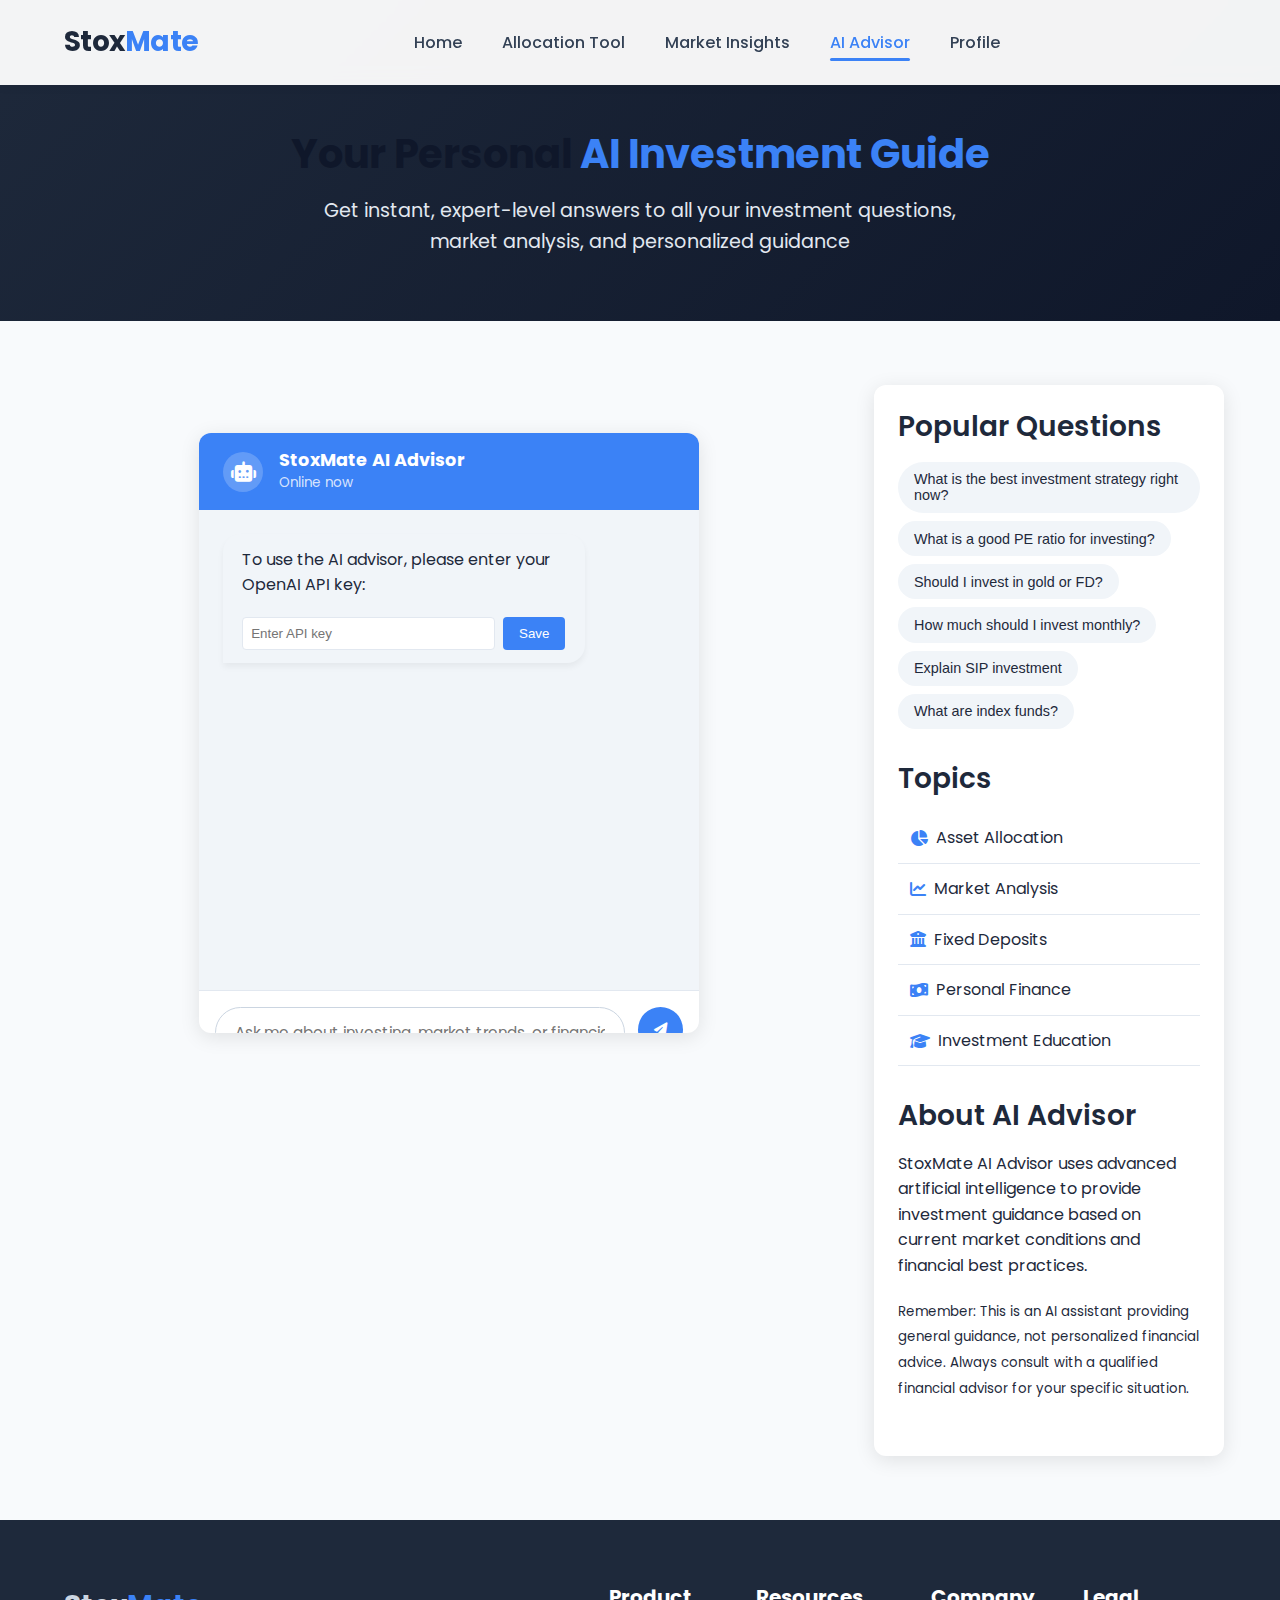
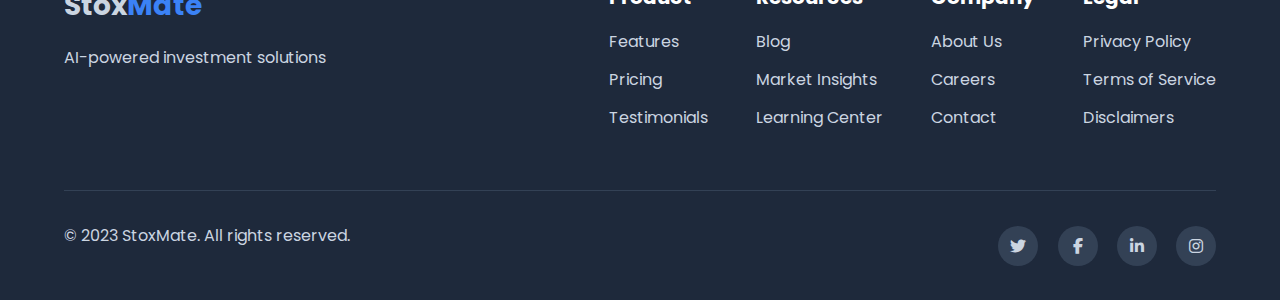
==== ai-advisor.html @ c50a86e2 "ai" ====
<!DOCTYPE html>
<html lang="en">
<head>
    <meta charset="UTF-8">
    <meta name="viewport" content="width=device-width, initial-scale=1.0">
    <title>AI Investment Advisor - StoxMate</title>
    <link rel="stylesheet" href="styles.css">
    <link rel="stylesheet" href="loader.css">
    <link href="https://fonts.googleapis.com/css2?family=Poppins:wght@300;400;500;600;700&display=swap" rel="stylesheet">
    <link rel="stylesheet" href="https://cdnjs.cloudflare.com/ajax/libs/font-awesome/6.4.0/css/all.min.css">
    <style>
        /* AI Advisor specific styles */
        .advisor-hero {
            padding: 8rem 0 4rem;
            background: linear-gradient(135deg, #1e293b 0%, #0f172a 100%);
            text-align: center;
            color: white;
        }
        
        .advisor-hero h1 {
            margin-bottom: 1rem;
            font-size: 2.5rem;
        }
        
        .advisor-hero .highlight {
            color: #3b82f6;
        }
        
        .advisor-hero p {
            font-size: 1.2rem;
            color: #e2e8f0;
            max-width: 700px;
            margin: 0 auto;
        }
        
        .advisor-section {
            padding: 4rem 0;
            background-color: #f8fafc;
        }
        
        .advisor-container {
            display: grid;
            grid-template-columns: 1fr 350px;
            gap: 2rem;
            max-width: 1200px;
            margin: 0 auto;
            padding: 0 1rem;
        }
        
        .full-chat {
            height: 600px;
            box-shadow: 0 4px 20px rgba(0, 0, 0, 0.1);
            border-radius: 12px;
            overflow: hidden;
            background-color: white;
        }
        
        .full-chat .chat-messages {
            height: 480px;
            overflow-y: auto;
            padding: 1.5rem;
        }
        
        .full-chat .message {
            margin-bottom: 1.5rem;
            max-width: 80%;
            position: relative;
        }
        
        .full-chat .message.user {
            margin-left: auto;
            background-color: #3b82f6;
            color: white;
            border-radius: 18px 18px 0 18px;
            padding: 0.8rem 1.2rem;
        }
        
        .full-chat .message.bot {
            margin-right: auto;
            background-color: #f1f5f9;
            color: #1e293b;
            border-radius: 18px 18px 18px 0;
            padding: 0.8rem 1.2rem;
        }
        
        .chat-sidebar {
            background-color: white;
            border-radius: 12px;
            box-shadow: 0 4px 20px rgba(0, 0, 0, 0.1);
            padding: 1.5rem;
        }
        
        .sidebar-section {
            margin-bottom: 2rem;
        }
        
        .sidebar-section h3 {
            margin-bottom: 1rem;
            font-weight: 600;
            color: #1e293b;
        }
        
        .question-chips {
            display: flex;
            flex-wrap: wrap;
            gap: 0.5rem;
            margin-bottom: 1.5rem;
        }
        
        .question-chip {
            background-color: #f1f5f9;
            color: #1e293b;
            padding: 0.6rem 1rem;
            border-radius: 100px;
            font-size: 0.9rem;
            cursor: pointer;
            transition: all 0.2s;
            border: none;
            text-align: left;
        }
        
        .question-chip:hover {
            background-color: #e2e8f0;
            transform: translateY(-2px);
        }
        
        .topic-item {
            padding: 0.75rem;
            border-bottom: 1px solid #e2e8f0;
            cursor: pointer;
            display: flex;
            align-items: center;
            gap: 0.5rem;
            transition: all 0.2s;
        }
        
        .topic-item:hover {
            background-color: #f8fafc;
        }
        
        .topic-item i {
            color: #3b82f6;
        }
        
        .api-key-input {
            display: flex;
            gap: 0.5rem;
            margin-top: 0.5rem;
        }
        
        .api-key-input input {
            flex: 1;
            padding: 0.5rem;
            border: 1px solid #e2e8f0;
            border-radius: 4px;
        }
        
        .api-key-input button {
            background-color: #3b82f6;
            color: white;
            border: none;
            border-radius: 4px;
            padding: 0.5rem 1rem;
            cursor: pointer;
        }
        
        /* Responsive styles */
        @media (max-width: 992px) {
            .advisor-container {
                grid-template-columns: 1fr;
            }
            
            .full-chat .message {
                max-width: 90%;
            }
        }
        
        @media (max-width: 576px) {
            .advisor-hero h1 {
                font-size: 2rem;
            }
            
            .full-chat {
                height: 500px;
            }
            
            .full-chat .chat-messages {
                height: 380px;
            }
            
            .full-chat .message {
                max-width: 95%;
            }
        }
    </style>
</head>
<body>
    <!-- Navigation Bar -->
    <nav>
        <div class="logo">
            <span class="logo-text">Stox<span class="logo-accent">Mate</span></span>
        </div>
        <div class="nav-links">
            <a href="index.html">Home</a>
            <a href="allocation.html">Allocation Tool</a>
            <a href="market-insights.html">Market Insights</a>
            <a href="ai-advisor.html" class="active">AI Advisor</a>
            <a href="profile.html">Profile</a>
        </div>
        <div class="auth-buttons">
            <!-- Will be populated by auth-utils.js -->
        </div>
        <div class="hamburger">
            <div class="bar"></div>
            <div class="bar"></div>
            <div class="bar"></div>
        </div>
    </nav>

    <!-- Hero Section -->
    <section class="advisor-hero">
        <div class="container">
            <h1>Your Personal <span class="highlight">AI Investment Guide</span></h1>
            <p>Get instant, expert-level answers to all your investment questions, market analysis, and personalized guidance</p>
        </div>
    </section>

    <!-- AI Advisor Main Section -->
    <section class="advisor-section">
        <div class="advisor-container">
            <div class="chat-container full-chat">
                <div class="chat-header">
                    <div class="chat-avatar">
                        <i class="fas fa-robot"></i>
                    </div>
                    <div class="chat-title">
                        <h3>StoxMate AI Advisor</h3>
                        <p>Online now</p>
                    </div>
                </div>
                
                <div class="chat-messages">
                    <!-- Messages will be added here dynamically -->
                </div>
                
                <div class="chat-input">
                    <input type="text" placeholder="Ask me about investing, market trends, or financial planning...">
                    <button class="send-btn"><i class="fas fa-paper-plane"></i></button>
                </div>
            </div>
            
            <div class="chat-sidebar">
                <div class="sidebar-section">
                    <h3>Popular Questions</h3>
                    <div class="question-chips">
                        <button class="question-chip">What is the best investment strategy right now?</button>
                        <button class="question-chip">What is a good PE ratio for investing?</button>
                        <button class="question-chip">Should I invest in gold or FD?</button>
                        <button class="question-chip">How much should I invest monthly?</button>
                        <button class="question-chip">Explain SIP investment</button>
                        <button class="question-chip">What are index funds?</button>
                    </div>
                </div>
                
                <div class="sidebar-section">
                    <h3>Topics</h3>
                    <div class="topic-list">
                        <div class="topic-item">
                            <i class="fas fa-chart-pie"></i>
                            <span>Asset Allocation</span>
                        </div>
                        <div class="topic-item">
                            <i class="fas fa-chart-line"></i>
                            <span>Market Analysis</span>
                        </div>
                        <div class="topic-item">
                            <i class="fas fa-university"></i>
                            <span>Fixed Deposits</span>
                        </div>
                        <div class="topic-item">
                            <i class="fas fa-money-bill-wave"></i>
                            <span>Personal Finance</span>
                        </div>
                        <div class="topic-item">
                            <i class="fas fa-graduation-cap"></i>
                            <span>Investment Education</span>
                        </div>
                    </div>
                </div>
                
                <div class="sidebar-section">
                    <h3>About AI Advisor</h3>
                    <p>StoxMate AI Advisor uses advanced artificial intelligence to provide investment guidance based on current market conditions and financial best practices.</p>
                    <p><small>Remember: This is an AI assistant providing general guidance, not personalized financial advice. Always consult with a qualified financial advisor for your specific situation.</small></p>
                </div>
            </div>
        </div>
    </section>

    <!-- Footer -->
    <footer>
        <div class="footer-content">
            <div class="footer-logo">
                <span class="logo-text">Stox<span class="logo-accent">Mate</span></span>
                <p>AI-powered investment solutions</p>
            </div>
            
            <div class="footer-links">
                <div class="link-group">
                    <h4>Product</h4>
                    <a href="#">Features</a>
                    <a href="#">Pricing</a>
                    <a href="#">Testimonials</a>
                </div>
                
                <div class="link-group">
                    <h4>Resources</h4>
                    <a href="#">Blog</a>
                    <a href="market-insights.html">Market Insights</a>
                    <a href="#">Learning Center</a>
                </div>
                
                <div class="link-group">
                    <h4>Company</h4>
                    <a href="#">About Us</a>
                    <a href="#">Careers</a>
                    <a href="#">Contact</a>
                </div>
                
                <div class="link-group">
                    <h4>Legal</h4>
                    <a href="#">Privacy Policy</a>
                    <a href="#">Terms of Service</a>
                    <a href="#">Disclaimers</a>
                </div>
            </div>
        </div>
        
        <div class="footer-bottom">
            <p>&copy; 2023 StoxMate. All rights reserved.</p>
            <div class="social-icons">
                <a href="#"><i class="fab fa-twitter"></i></a>
                <a href="#"><i class="fab fa-facebook-f"></i></a>
                <a href="#"><i class="fab fa-linkedin-in"></i></a>
                <a href="#"><i class="fab fa-instagram"></i></a>
            </div>
        </div>
    </footer>

    <!-- Include scripts -->
    <script src="config.js"></script>
    <script src="js/auth-utils.js"></script>
    <script src="js/ai-advisor.js"></script>
    <script src="js/rename-migration.js"></script>
</body>
</html>
---- styles.css ----
/* Base Styles */
:root {
    /* Color palette - blue primary, teal accent */
    --primary-color: #3b82f6;
    --primary-light: #60a5fa;
    --primary-dark: #2563eb;
    --accent-color: #14b8a6;
    --accent-light: #2dd4bf;
    --accent-dark: #0d9488;
    
    /* Neutral colors */
    --neutral-100: #f1f5f9;
    --neutral-200: #e2e8f0;
    --neutral-300: #cbd5e1;
    --neutral-400: #94a3b8;
    --neutral-500: #64748b;
    --neutral-600: #475569;
    --neutral-700: #334155;
    --neutral-800: #1e293b;
    --neutral-900: #0f172a;
    
    /* Semantic colors */
    --success-color: #10b981;
    --warning-color: #f59e0b;
    --danger-color: #ef4444;
    
    /* UI elements */
    --box-shadow: 0 10px 20px rgba(0, 0, 0, 0.05), 0 6px 6px rgba(0, 0, 0, 0.07);
    --box-shadow-small: 0 4px 6px rgba(0, 0, 0, 0.05);
    --border-radius: 10px;
    --border-radius-small: 6px;
    
    /* Market mood colors */
    --bullish-color: var(--success-color);
    --neutral-market-color: var(--warning-color);
    --bearish-color: var(--danger-color);
    
    /* Transitions */
    --transition-fast: 0.2s ease;
    --transition-normal: 0.3s ease;
}

* {
    margin: 0;
    padding: 0;
    box-sizing: border-box;
}

body {
    font-family: 'Poppins', sans-serif;
    font-size: 16px;
    line-height: 1.6;
    color: var(--neutral-800);
    background-color: var(--neutral-100);
    overflow-x: hidden;
}

a {
    text-decoration: none;
    color: inherit;
    transition: color var(--transition-fast);
}

a:hover {
    color: var(--primary-color);
}

ul, ol {
    list-style: none;
}

img {
    max-width: 100%;
    height: auto;
}

/* Typography */
h1, h2, h3, h4, h5, h6 {
    font-weight: 700;
    line-height: 1.3;
    margin-bottom: 0.75em;
    color: var(--neutral-900);
}

h1 {
    font-size: clamp(2.5rem, 5vw, 3.5rem);
}

h2 {
    font-size: clamp(2rem, 4vw, 2.5rem);
}

h3 {
    font-size: clamp(1.25rem, 3vw, 1.75rem);
}

h4 {
    font-size: clamp(1.1rem, 2vw, 1.25rem);
}

p {
    margin-bottom: 1.2rem;
}

/* Buttons */
.btn {
    display: inline-flex;
    align-items: center;
    justify-content: center;
    padding: 0.75rem 1.5rem;
    border-radius: var(--border-radius-small);
    font-weight: 600;
    cursor: pointer;
    transition: all var(--transition-normal);
    font-size: 1rem;
    border: none;
    letter-spacing: 0.01em;
}

.btn-primary {
    background-color: var(--primary-color);
    color: white;
    box-shadow: 0 4px 6px rgba(59, 130, 246, 0.25);
}

.btn-primary:hover {
    background-color: var(--primary-dark);
    transform: translateY(-3px);
    box-shadow: 0 6px 12px rgba(59, 130, 246, 0.3);
}

.btn-primary:active {
    transform: translateY(-1px);
}

.btn-outline {
    background-color: transparent;
    color: var(--primary-color);
    border: 2px solid var(--primary-color);
}

.btn-outline:hover {
    background-color: var(--primary-color);
    color: white;
    transform: translateY(-3px);
    box-shadow: var(--box-shadow-small);
}

.btn-outline:active {
    transform: translateY(-1px);
}

.btn-large {
    padding: 0.875rem 2rem;
    font-size: 1.125rem;
    border-radius: var(--border-radius);
}

/* Navigation */
nav {
    display: flex;
    justify-content: space-between;
    align-items: center;
    padding: 1.25rem 5%;
    background-color: rgba(255, 255, 255, 0.95);
    -webkit-backdrop-filter: blur(8px);
    backdrop-filter: blur(8px);
    box-shadow: 0 2px 10px rgba(0, 0, 0, 0.05);
    position: fixed;
    top: 0;
    left: 0;
    width: 100%;
    z-index: 1000;
    transition: all var(--transition-normal);
}

nav.scrolled {
    padding: 0.75rem 5%;
    box-shadow: 0 4px 20px rgba(0, 0, 0, 0.1);
}

.logo {
    font-size: 1.75rem;
    font-weight: 700;
    letter-spacing: -0.02em;
}

.logo-accent {
    color: var(--primary-color);
}

.nav-links {
    display: flex;
    gap: 2.5rem;
}

.nav-links a {
    position: relative;
    font-weight: 500;
    color: var(--neutral-700);
    transition: color var(--transition-fast);
}

.nav-links a:hover {
    color: var(--primary-color);
}

.nav-links a.active {
    color: var(--primary-color);
}

.nav-links a::after {
    content: '';
    position: absolute;
    bottom: -6px;
    left: 0;
    width: 100%;
    height: 3px;
    background-color: var(--primary-color);
    border-radius: 3px;
    transform: scaleX(0);
    transform-origin: center;
    transition: transform var(--transition-normal);
}

.nav-links a:hover::after,
.nav-links a.active::after {
    transform: scaleX(1);
}

.auth-buttons {
    display: flex;
    gap: 1rem;
}

.hamburger {
    display: none;
    flex-direction: column;
    cursor: pointer;
    z-index: 1010;
    transition: all var(--transition-normal);
}

.bar {
    width: 28px;
    height: 3px;
    background-color: var(--neutral-800);
    margin: 3px 0;
    border-radius: 3px;
    transition: var(--transition-normal);
}

.hamburger.active .bar:nth-child(1) {
    transform: translateY(9px) rotate(45deg);
}

.hamburger.active .bar:nth-child(2) {
    opacity: 0;
}

.hamburger.active .bar:nth-child(3) {
    transform: translateY(-9px) rotate(-45deg);
}

/* Hero Section */
.hero {
    display: flex;
    align-items: center;
    justify-content: space-between;
    min-height: 90vh;
    padding: 10rem 5% 5rem;
    background: linear-gradient(135deg, #f0f9ff 0%, #e6f7ff 100%);
    position: relative;
    overflow: hidden;
}

.hero::before {
    content: '';
    position: absolute;
    top: -10%;
    right: -10%;
    width: 500px;
    height: 500px;
    border-radius: 50%;
    background: linear-gradient(135deg, rgba(59, 130, 246, 0.05) 0%, rgba(16, 185, 129, 0.05) 100%);
    z-index: 1;
}

.hero::after {
    content: '';
    position: absolute;
    bottom: -10%;
    left: -10%;
    width: 400px;
    height: 400px;
    border-radius: 50%;
    background: linear-gradient(135deg, rgba(16, 185, 129, 0.05) 0%, rgba(59, 130, 246, 0.05) 100%);
    z-index: 1;
}

.hero-content {
    max-width: 600px;
    position: relative;
    z-index: 2;
}

.hero h1 {
    margin-bottom: 1.5rem;
    letter-spacing: -0.02em;
}

.hero p {
    font-size: 1.25rem;
    color: var(--neutral-600);
    margin-bottom: 2.5rem;
}

.highlight {
    color: var(--primary-color);
    position: relative;
    display: inline-block;
}

.highlight::after {
    content: '';
    position: absolute;
    bottom: 5px;
    left: 0;
    width: 100%;
    height: 10px;
    background-color: rgba(59, 130, 246, 0.15);
    z-index: -1;
    border-radius: 4px;
}

/* Features Section */
.features {
    padding: 5rem 5%;
    background-color: white;
}

.section-header {
    text-align: center;
    max-width: 800px;
    margin: 0 auto 4rem;
}

.section-header p {
    font-size: 1.2rem;
    color: var(--neutral-600);
}

.feature-cards {
    display: grid;
    grid-template-columns: repeat(auto-fill, minmax(300px, 1fr));
    gap: 2rem;
}

.feature-card {
    background-color: white;
    border-radius: var(--border-radius);
    padding: 2rem;
    box-shadow: var(--box-shadow-small);
    transition: transform var(--transition-normal), box-shadow var(--transition-normal);
    opacity: 0;
    transform: translateY(30px);
}

.feature-card.animate-in {
    opacity: 1;
    transform: translateY(0);
}

.feature-card:hover {
    transform: translateY(-10px);
    box-shadow: var(--box-shadow);
}

.feature-icon {
    width: 60px;
    height: 60px;
    border-radius: 50%;
    background: linear-gradient(135deg, var(--primary-light) 0%, var(--primary-color) 100%);
    display: flex;
    align-items: center;
    justify-content: center;
    margin-bottom: 1.5rem;
    color: white;
    font-size: 1.5rem;
}

.feature-card h3 {
    margin-bottom: 1rem;
}

.feature-card p {
    color: var(--neutral-600);
}

/* How It Works Section */
.how-it-works {
    padding: 5rem 5%;
    background-color: var(--neutral-100);
    position: relative;
    overflow: hidden;
}

.how-it-works::before {
    content: '';
    position: absolute;
    top: -10%;
    right: -5%;
    width: 300px;
    height: 300px;
    border-radius: 50%;
    background: radial-gradient(circle, rgba(20, 184, 166, 0.1) 0%, rgba(20, 184, 166, 0) 70%);
}

.steps {
    max-width: 900px;
    margin: 0 auto;
    position: relative;
}

.steps::before {
    content: '';
    position: absolute;
    top: 0;
    bottom: 0;
    left: 2rem;
    width: 2px;
    background-color: var(--primary-light);
    opacity: 0.3;
}

.step {
    display: flex;
    align-items: flex-start;
    margin-bottom: 3rem;
    position: relative;
    opacity: 0;
    transform: translateX(-30px);
    transition: all 0.5s ease;
}

.step.animate-in {
    opacity: 1;
    transform: translateX(0);
}

.step-number {
    width: 4rem;
    height: 4rem;
    border-radius: 50%;
    background: linear-gradient(135deg, var(--accent-light) 0%, var(--accent-color) 100%);
    display: flex;
    align-items: center;
    justify-content: center;
    color: white;
    font-weight: 700;
    font-size: 1.5rem;
    flex-shrink: 0;
    z-index: 2;
}

.step-content {
    margin-left: 1.5rem;
    background-color: white;
    border-radius: var(--border-radius);
    padding: 1.5rem 2rem;
    box-shadow: var(--box-shadow-small);
}

.step-content h3 {
    margin-bottom: 0.5rem;
}

.step-content p {
    color: var(--neutral-600);
}

/* Chatbot Preview Section */
.chatbot-preview {
    padding: 5rem 5%;
    background: linear-gradient(135deg, var(--primary-dark) 0%, var(--primary-color) 100%);
    color: white;
}

.section-header.light h2,
.section-header.light p {
    color: white;
}

.chat-container {
    max-width: 500px;
    margin: 3rem auto;
    background-color: white;
    border-radius: var(--border-radius);
    box-shadow: var(--box-shadow);
    overflow: hidden;
}

.chat-header {
    display: flex;
    align-items: center;
    padding: 1rem 1.5rem;
    background-color: var(--primary-color);
    color: white;
}

.chat-avatar {
    width: 40px;
    height: 40px;
    border-radius: 50%;
    background-color: rgba(255, 255, 255, 0.2);
    display: flex;
    align-items: center;
    justify-content: center;
    font-size: 1.25rem;
    margin-right: 1rem;
}

.chat-title h3 {
    color: white;
    margin-bottom: 0;
    font-size: 1.1rem;
}

.chat-title p {
    color: rgba(255, 255, 255, 0.8);
    font-size: 0.85rem;
    margin: 0;
}

.chat-messages {
    height: 350px;
    overflow-y: auto;
    padding: 1.5rem;
    background-color: var(--neutral-100);
}

.message {
    margin-bottom: 1.5rem;
    max-width: 80%;
}

.message.user {
    margin-left: auto;
    background-color: var(--primary-color);
    color: white;
    border-radius: 1rem 1rem 0.3rem 1rem;
    padding: 0.8rem 1.2rem;
}

.message.bot {
    background-color: white;
    color: var(--neutral-800);
    border-radius: 1rem 1rem 1rem 0.3rem;
    padding: 1rem 1.2rem;
    box-shadow: var(--box-shadow-small);
}

.message.bot ul {
    margin: 0.5rem 0;
    padding-left: 1.5rem;
    list-style-type: disc;
}

.message.bot ul li {
    margin-bottom: 0.3rem;
}

.typing-indicator {
    display: flex;
    align-items: center;
    justify-content: flex-start;
    gap: 0.3rem;
}

.typing-indicator span {
    width: 8px;
    height: 8px;
    border-radius: 50%;
    background-color: var(--neutral-400);
    animation: typing 1.4s infinite ease-in-out;
}

.typing-indicator span:nth-child(1) {
    animation-delay: 0s;
}

.typing-indicator span:nth-child(2) {
    animation-delay: 0.2s;
}

.typing-indicator span:nth-child(3) {
    animation-delay: 0.4s;
}

@keyframes typing {
    0%, 60%, 100% {
        transform: translateY(0);
    }
    30% {
        transform: translateY(-6px);
    }
}

.chat-input {
    display: flex;
    padding: 1rem;
    border-top: 1px solid var(--neutral-200);
}

.chat-input input {
    flex: 1;
    padding: 0.8rem 1.2rem;
    border: 1px solid var(--neutral-300);
    border-radius: 2rem;
    font-family: inherit;
    font-size: 0.95rem;
    margin-right: 0.8rem;
    outline: none;
    transition: border-color var(--transition-fast);
}

.chat-input input:focus {
    border-color: var(--primary-color);
}

.send-btn {
    width: 45px;
    height: 45px;
    border-radius: 50%;
    background-color: var(--primary-color);
    color: white;
    border: none;
    display: flex;
    align-items: center;
    justify-content: center;
    cursor: pointer;
    transition: all var(--transition-normal);
}

.send-btn:hover {
    background-color: var(--primary-dark);
    transform: translateY(-2px);
}

.chatbot-cta {
    text-align: center;
    margin-top: 2rem;
}

/* Market Pulse Section */
.market-pulse-section {
    padding: 5rem 5%;
    background-color: white;
}

.market-data {
    display: grid;
    grid-template-columns: repeat(auto-fit, minmax(300px, 1fr));
    gap: 2rem;
}

.market-card {
    background-color: white;
    border-radius: var(--border-radius);
    padding: 2rem;
    box-shadow: var(--box-shadow-small);
    transition: transform var(--transition-normal);
    opacity: 0;
    transform: translateY(30px);
}

.market-card.animate-in {
    opacity: 1;
    transform: translateY(0);
}

.market-card:hover {
    transform: translateY(-10px);
    box-shadow: var(--box-shadow);
}

.market-card h3 {
    margin-bottom: 1rem;
}

.market-value {
    font-size: 2rem;
    font-weight: 700;
    margin-bottom: 1rem;
    display: flex;
    align-items: center;
    gap: 0.5rem;
}

.market-value span {
    font-size: 1rem;
    font-weight: 600;
}

.market-value.up span {
    color: var(--bullish-color);
}

.market-value.down span {
    color: var(--bearish-color);
}

.market-detail {
    margin-bottom: 1.5rem;
    color: var(--neutral-600);
}

.market-mood-indicator {
    position: relative;
    margin-top: 1.5rem;
}

.mood-bar {
    display: flex;
    height: 6px;
    background-color: var(--neutral-200);
    border-radius: 3px;
    overflow: hidden;
}

.mood-segment {
    flex: 1;
    display: flex;
    align-items: center;
    justify-content: center;
    font-size: 0.8rem;
    padding-top: 0.6rem;
    color: var(--neutral-500);
}

.mood-segment.bearish {
    background-color: var(--bearish-color);
    opacity: 0.3;
}

.mood-segment.neutral {
    background-color: var(--warning-color);
    opacity: 0.3;
}

.mood-segment.bullish {
    background-color: var(--bullish-color);
    opacity: 0.3;
}

.mood-segment.active {
    opacity: 1;
}

.mood-marker {
    position: absolute;
    top: -5px;
    left: 50%;
    width: 16px;
    height: 16px;
    background-color: white;
    border: 3px solid var(--primary-color);
    border-radius: 50%;
    transform: translateX(-50%);
    transition: left var(--transition-normal);
}

.fd-banks {
    margin-top: 1.5rem;
}

.bank {
    display: flex;
    align-items: center;
    justify-content: space-between;
    padding: 0.5rem 0;
    border-bottom: 1px solid var(--neutral-200);
}

.bank:last-child {
    border-bottom: none;
}

.trend-chart {
    height: 100px;
    margin-top: 1.5rem;
    background-color: var(--neutral-100);
    border-radius: var(--border-radius-small);
}

/* Call to Action Section */
.cta {
    padding: 5rem 5%;
    background: linear-gradient(135deg, var(--accent-dark) 0%, var(--accent-color) 100%);
    color: white;
    text-align: center;
}

.cta-content {
    max-width: 800px;
    margin: 0 auto;
}

.cta h2 {
    color: white;
    margin-bottom: 1rem;
}

.cta p {
    color: rgba(255, 255, 255, 0.9);
    font-size: 1.2rem;
    margin-bottom: 2rem;
}

/* Footer */
footer {
    background-color: var(--neutral-800);
    color: var(--neutral-300);
    padding: 4rem 5% 2rem;
}

.footer-content {
    display: flex;
    justify-content: space-between;
    flex-wrap: wrap;
    gap: 3rem;
    margin-bottom: 3rem;
}

.footer-logo {
    max-width: 280px;
}

.logo-text {
    font-size: 1.75rem;
    font-weight: 700;
}

.footer-logo p {
    margin-top: 1rem;
}

.footer-links {
    display: flex;
    flex-wrap: wrap;
    gap: 3rem;
}

.link-group h4 {
    color: white;
    margin-bottom: 1.2rem;
}

.link-group a {
    display: block;
    margin-bottom: 0.75rem;
    transition: color var(--transition-fast);
}

.link-group a:hover {
    color: var(--primary-light);
}

.footer-bottom {
    display: flex;
    justify-content: space-between;
    align-items: center;
    padding-top: 2rem;
    border-top: 1px solid var(--neutral-700);
}

.social-icons {
    display: flex;
    gap: 1.2rem;
}

.social-icons a {
    width: 40px;
    height: 40px;
    border-radius: 50%;
    background-color: var(--neutral-700);
    display: flex;
    align-items: center;
    justify-content: center;
    transition: all var(--transition-normal);
}

.social-icons a:hover {
    background-color: var(--primary-color);
    transform: translateY(-3px);
}

/* Animations */
.animate-in {
    opacity: 0;
    transform: translateY(30px);
    transition: opacity 0.6s ease, transform 0.6s ease;
}

.animate-in.delay-1 {
    transition-delay: 0.2s;
}

.animate-in.delay-2 {
    transition-delay: 0.4s;
}

.animate-in.delay-3 {
    transition-delay: 0.6s;
}

.animate-in {
    opacity: 1;
    transform: translateY(0);
}

/* Hero Section Extensions */
.hero-image {
    position: relative;
    z-index: 2;
}

.market-pulse {
    background-color: white;
    border-radius: var(--border-radius);
    padding: 2rem;
    box-shadow: var(--box-shadow);
    min-width: 350px;
}

.market-mood {
    margin-bottom: 1.5rem;
}

.mood-indicator {
    display: flex;
    justify-content: space-between;
    align-items: center;
    margin-top: 0.5rem;
}

.mood {
    font-weight: 700;
    font-size: 1.2rem;
}

.mood.bullish {
    color: var(--bullish-color);
}

.mood.neutral {
    color: var(--neutral-market-color);
}

.mood.bearish {
    color: var(--bearish-color);
}

.pe-ratio {
    font-weight: 500;
    color: var(--neutral-600);
}

.allocation-preview {
    display: flex;
    flex-direction: column;
    gap: 1rem;
}

.allocation-item {
    display: flex;
    justify-content: space-between;
    padding: 0.75rem 1rem;
    border-radius: var(--border-radius-small);
    font-weight: 500;
}

.allocation-item.stocks {
    background-color: rgba(59, 130, 246, 0.1);
    color: var(--primary-color);
}

.allocation-item.gold {
    background-color: rgba(245, 158, 11, 0.1);
    color: var(--warning-color);
}

.allocation-item.fd {
    background-color: rgba(20, 184, 166, 0.1);
    color: var(--accent-color);
}

/* Media Queries */
@media (max-width: 1200px) {
    .hero {
        flex-direction: column;
        gap: 3rem;
        text-align: center;
        padding-bottom: 5rem;
    }

    .hero-buttons {
        justify-content: center;
    }

    .highlight::after {
        left: 0;
        right: 0;
        margin: 0 auto;
    }
}

@media (max-width: 992px) {
    .nav-links, .auth-buttons {
        display: none;
    }

    .hamburger {
        display: flex;
    }

    .nav-links.active, .auth-buttons.active {
        position: fixed;
        top: 70px;
        left: 0;
        flex-direction: column;
        width: 100%;
        background-color: white;
        padding: 2rem;
        box-shadow: 0 10px 20px rgba(0,0,0,0.1);
        display: flex;
        z-index: 100;
        align-items: center;
    }

    .nav-links.active {
        gap: 1.5rem;
        border-bottom: 1px solid var(--neutral-200);
    }

    .auth-buttons.active {
        top: calc(70px + 2rem + 1.5rem * 5 + 2rem);
        border-top: none;
        padding-top: 0;
    }
}

@media (max-width: 768px) {
    .footer-content {
        flex-direction: column;
        gap: 2rem;
    }

    .footer-links {
        width: 100%;
        justify-content: space-between;
    }

    .footer-bottom {
        flex-direction: column;
        gap: 1.5rem;
        text-align: center;
    }

    .chat-container {
        margin: 3rem auto 0;
    }

    .market-data {
        grid-template-columns: 1fr;
    }
}

@media (max-width: 576px) {
    .feature-cards, .steps {
        grid-template-columns: 1fr;
    }

    .footer-links {
        flex-direction: column;
        gap: 1.5rem;
    }

    .hero {
        min-height: auto;
        padding-top: 8rem;
    }

    .hero h1 {
        font-size: 2rem;
    }
    
    .hero p {
        font-size: 1rem;
    }

    .btn-large {
        padding: 0.75rem 1.5rem;
        font-size: 1rem;
    }
    
    .hero-buttons {
        display: flex;
        flex-direction: column;
        gap: 1rem;
        width: 100%;
    }
}
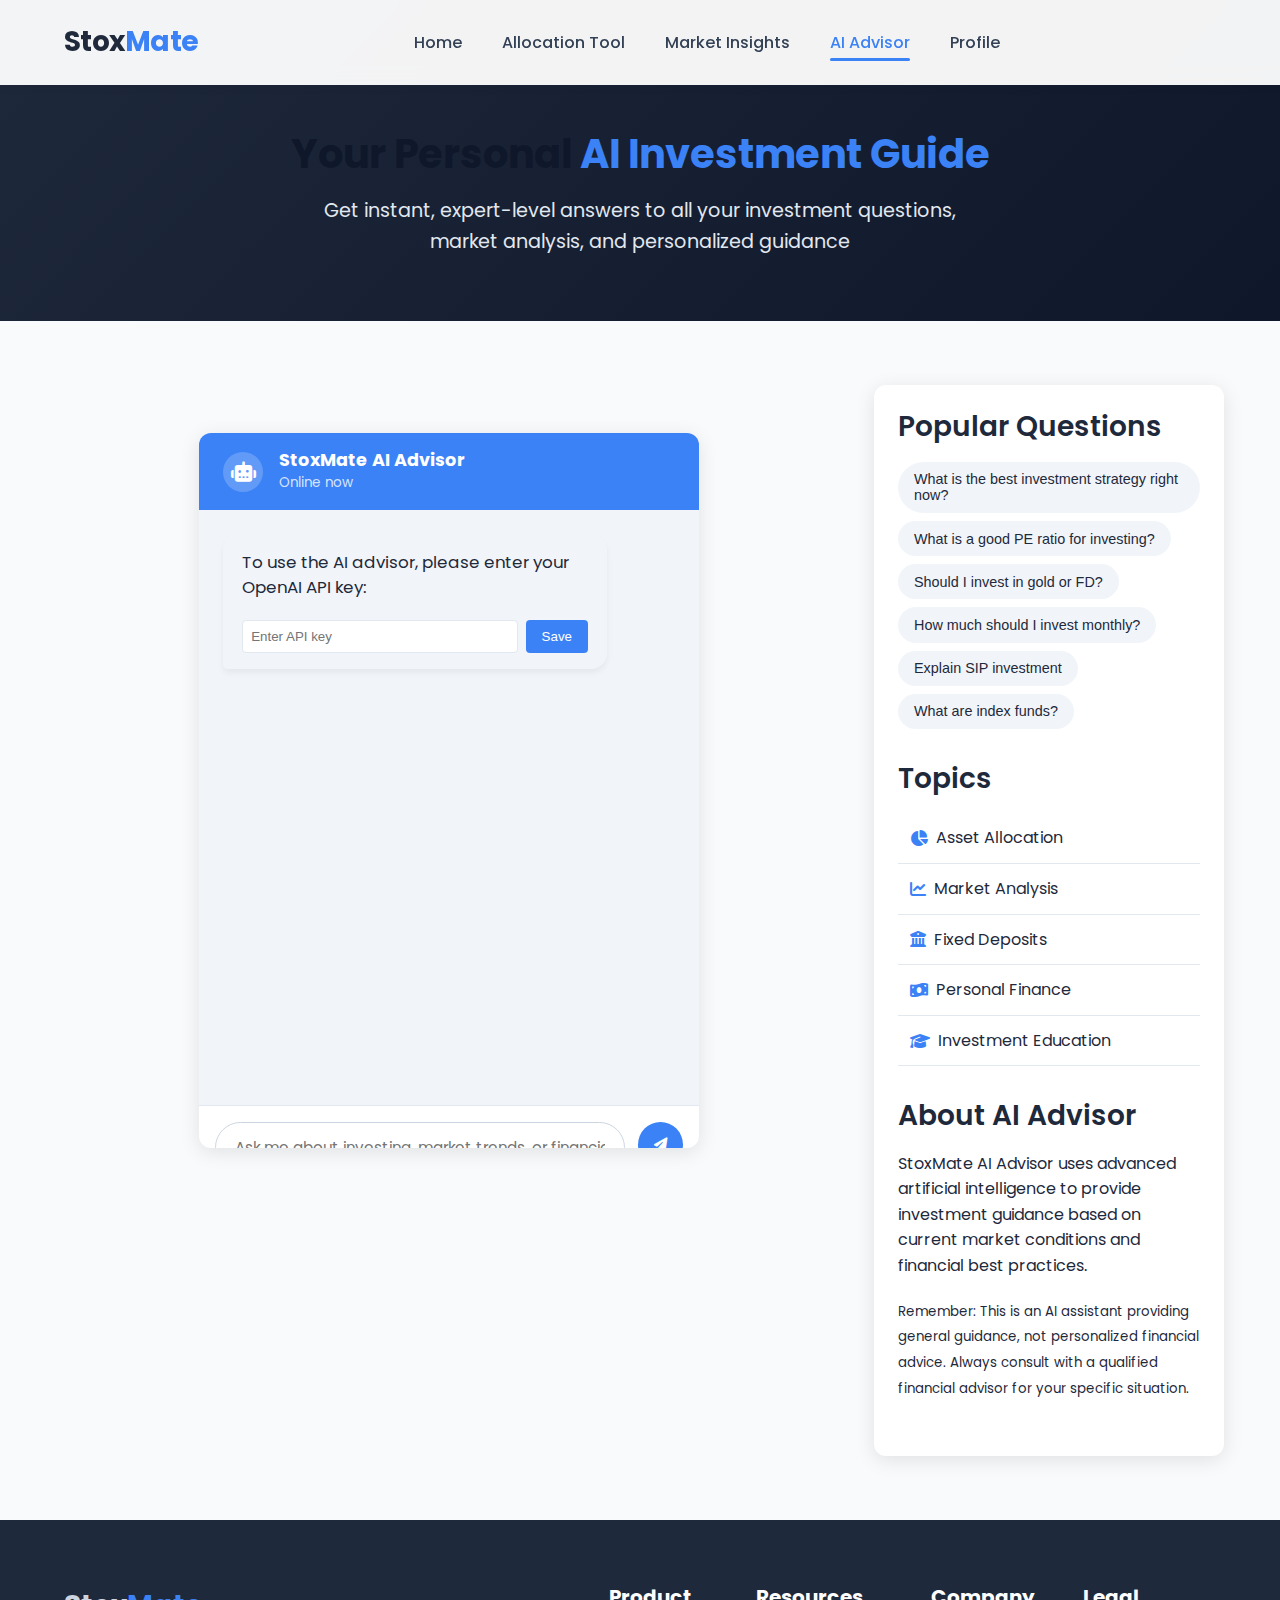
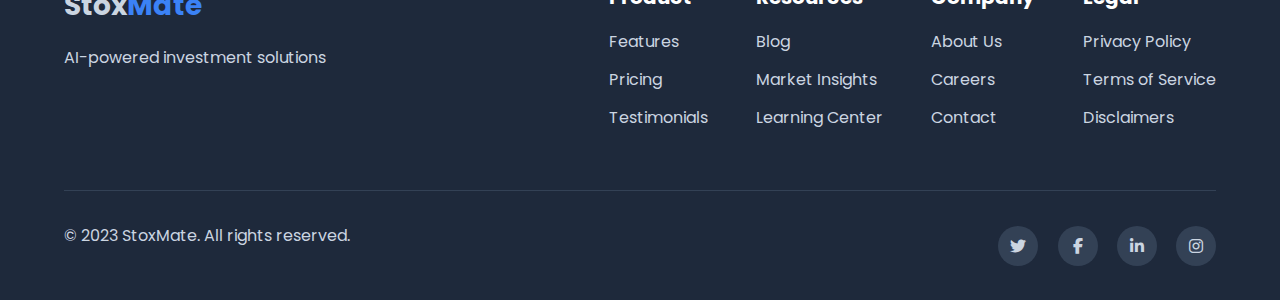
==== commit afc2f2b9: "api fix" ====
--- a/ai-advisor.html
+++ b/ai-advisor.html
@@ -42,13 +42,13 @@
             display: grid;
             grid-template-columns: 1fr 350px;
             gap: 2rem;
-            max-width: 1200px;
+            max-width: 1400px; /* Increased from 1200px for wider content */
             margin: 0 auto;
             padding: 0 1rem;
         }
         
         .full-chat {
-            height: 600px;
+            height: 800px; /* Increased from 600px for taller chat */
             box-shadow: 0 4px 20px rgba(0, 0, 0, 0.1);
             border-radius: 12px;
             overflow: hidden;
@@ -56,15 +56,18 @@
         }
         
         .full-chat .chat-messages {
-            height: 480px;
+            height: 680px; /* Increased from 480px to match new container height */
             overflow-y: auto;
             padding: 1.5rem;
+            font-size: 1.05rem; /* Slightly larger font for better readability */
         }
         
         .full-chat .message {
             margin-bottom: 1.5rem;
-            max-width: 80%;
+            margin-bottom: 1.8rem; /* More spacing between messages */
+            max-width: 85%; /* Wider messages */
             position: relative;
+            line-height: 1.5; /* Improved readability */
         }
         
         .full-chat .message.user {
@@ -72,15 +75,13 @@
             background-color: #3b82f6;
             color: white;
             border-radius: 18px 18px 0 18px;
-            padding: 0.8rem 1.2rem;
+            padding: 1rem 1.4rem; /* More padding */
+            font-size: 1.1rem; /* Larger font */
         }
         
         .full-chat .message.bot {
             margin-right: auto;
             background-color: #f1f5f9;
-            color: #1e293b;
-            border-radius: 18px 18px 18px 0;
-            padding: 0.8rem 1.2rem;
         }
         
         .chat-sidebar {
@@ -165,11 +166,25 @@
         }
         
         /* Responsive styles */
+        @media (max-width: 1440px) {
+            .advisor-container {
+                max-width: 1200px;
+            }
+        }
+        
         @media (max-width: 992px) {
             .advisor-container {
                 grid-template-columns: 1fr;
             }
             
+            .full-chat {
+                height: 700px; /* Adjusted for medium screens */
+            }
+            
+            .full-chat .chat-messages {
+                height: 580px;
+            }
+            
             .full-chat .message {
                 max-width: 90%;
             }
@@ -181,11 +196,11 @@
             }
             
             .full-chat {
-                height: 500px;
+                height: 600px; /* Adjusted for small screens */
             }
             
             .full-chat .chat-messages {
-                height: 380px;
+                height: 480px;
             }
             
             .full-chat .message {
@@ -349,8 +364,41 @@
 
     <!-- Include scripts -->
     <script src="config.js"></script>
+    <script>
+        // Ensure STOXMATE_CONFIG is properly initialized
+        window.STOXMATE_CONFIG = window.STOXMATE_CONFIG || {
+            OPENAI_API_KEY: ""  // Empty fallback, will prompt for key if not provided
+        };
+        console.log("Config loaded:", window.STOXMATE_CONFIG ? "Yes" : "No");
+    </script>
     <script src="js/auth-utils.js"></script>
     <script src="js/ai-advisor.js"></script>
+    <script src="js/simple-response-formatter.js"></script>
     <script src="js/rename-migration.js"></script>
+    <script>
+        // Initialize chatbox sizing to fit the screen better
+        document.addEventListener('DOMContentLoaded', function() {
+            const chatContainer = document.querySelector('.full-chat');
+            const chatMessages = document.querySelector('.chat-messages');
+            
+            // Adjust chat height based on viewport height for better mobile experience
+            function adjustChatHeight() {
+                const viewportHeight = window.innerHeight;
+                const navHeight = document.querySelector('nav').offsetHeight;
+                const idealChatHeight = viewportHeight - navHeight - 100; // Some padding
+                
+                if (idealChatHeight > 500) {
+                    chatContainer.style.height = `${idealChatHeight}px`;
+                    chatMessages.style.height = `${idealChatHeight - 120}px`; // Account for header and input
+                }
+            }
+            
+            // Run on page load and window resize
+            if (chatContainer && chatMessages) {
+                adjustChatHeight();
+                window.addEventListener('resize', adjustChatHeight);
+            }
+        });
+    </script>
 </body>
 </html>
